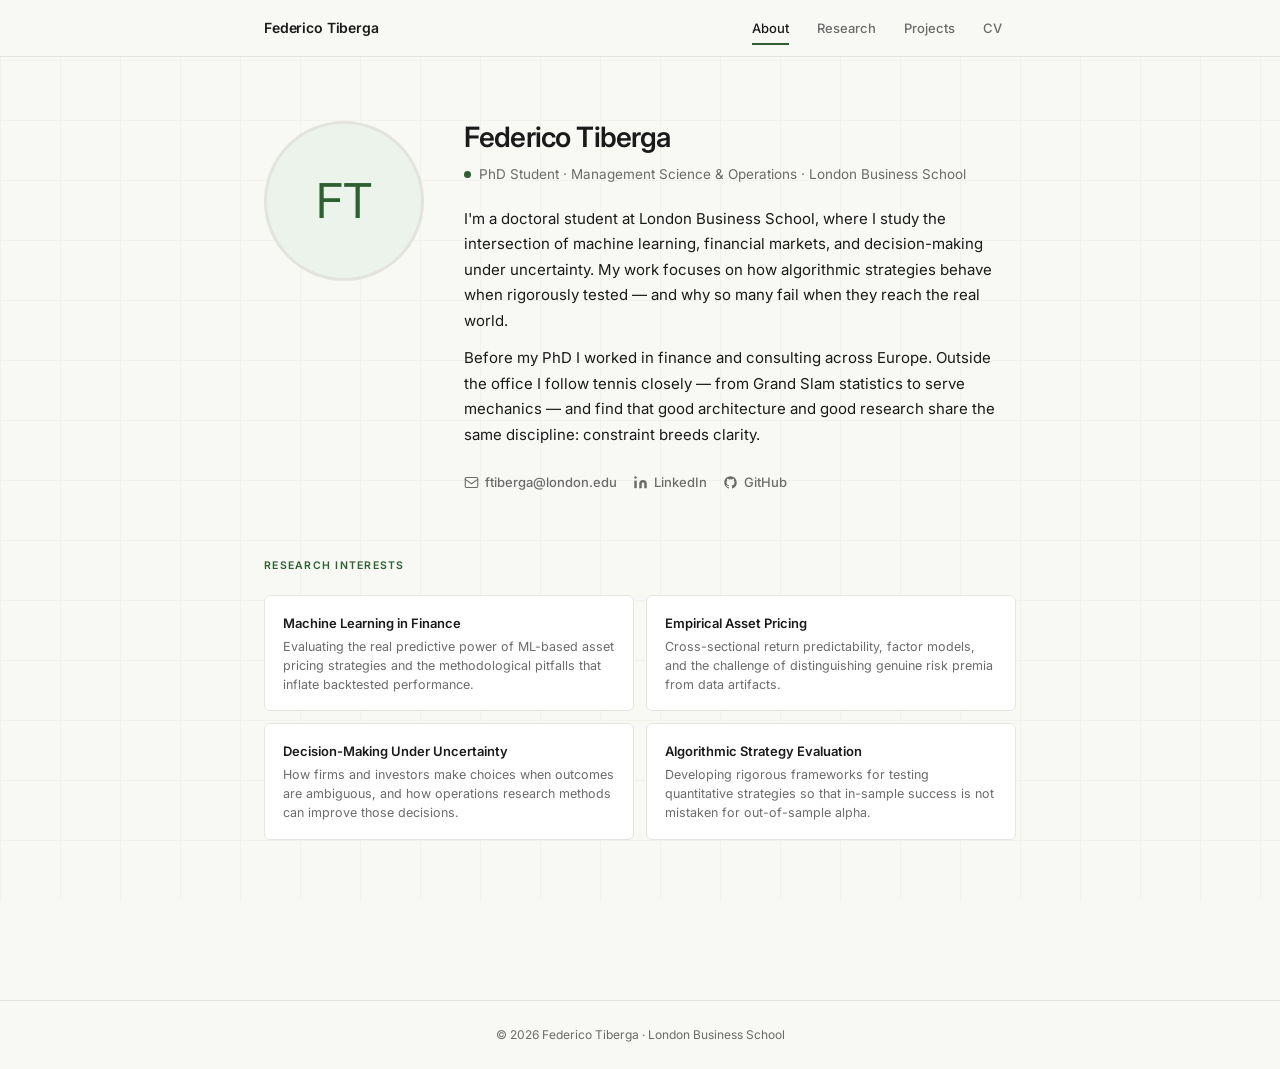
==== index.html @ 6abe8316 "Add files via upload" ====
<!DOCTYPE html>
<html lang="en">
<head>
  <meta charset="UTF-8">
  <meta name="viewport" content="width=device-width, initial-scale=1.0">
  <title>Federico Tiberga</title>
  <link rel="stylesheet" href="style.css">
</head>
<body>

<nav>
  <div class="nav-inner">
    <a href="index.html" class="nav-name">Federico Tiberga</a>
    <ul class="nav-links">
      <li><a href="index.html" class="active">About</a></li>
      <li><a href="research.html">Research</a></li>
      <li><a href="projects.html">Projects</a></li>
      <li><a href="cv.html">CV</a></li>
    </ul>
  </div>
</nav>

<main>
  <div class="about-hero">
    <img src="assets/photo.jpg" alt="Federico Tiberga" class="about-photo"
         onerror="this.outerHTML='<div class=\'about-photo-placeholder\'>FT</div>'">
    <div>
      <h1 class="about-name">Federico Tiberga</h1>
      <div class="about-role">
        <span class="status-dot"></span>
        PhD Student &middot; Management Science &amp; Operations &middot; London Business School
      </div>
      <p class="about-bio">
        I'm a doctoral student at London Business School, where I study the intersection of
        machine learning, financial markets, and decision-making under uncertainty. My work
        focuses on how algorithmic strategies behave when rigorously tested — and why so many
        fail when they reach the real world.
      </p>
      <p class="about-bio">
        Before my PhD I worked in finance and consulting across Europe. Outside the office
        I follow tennis closely — from Grand Slam statistics to serve mechanics — and find
        that good architecture and good research share the same discipline: constraint
        breeds clarity.
      </p>
      <div class="social-links">
        <a href="mailto:ftiberga@london.edu" class="social-link">
          <svg viewBox="0 0 24 24" fill="none" stroke="currentColor" stroke-width="1.75" stroke-linecap="round" stroke-linejoin="round">
            <rect x="2" y="4" width="20" height="16" rx="2"/>
            <path d="m2 7 10 7 10-7"/>
          </svg>
          ftiberga@london.edu
        </a>
        <a href="https://www.linkedin.com/in/fetiberga" target="_blank" rel="noopener" class="social-link">
          <svg viewBox="0 0 24 24" fill="currentColor">
            <path d="M16 8a6 6 0 0 1 6 6v7h-4v-7a2 2 0 0 0-2-2 2 2 0 0 0-2 2v7h-4v-7a6 6 0 0 1 6-6z"/>
            <rect x="2" y="9" width="4" height="12"/>
            <circle cx="4" cy="4" r="2"/>
          </svg>
          LinkedIn
        </a>
        <a href="https://github.com/FeTiberga" target="_blank" rel="noopener" class="social-link">
          <svg viewBox="0 0 24 24" fill="currentColor">
            <path d="M12 2C6.477 2 2 6.484 2 12.017c0 4.425 2.865 8.18 6.839 9.504.5.092.682-.217.682-.483 0-.237-.008-.868-.013-1.703-2.782.605-3.369-1.343-3.369-1.343-.454-1.158-1.11-1.466-1.11-1.466-.908-.62.069-.608.069-.608 1.003.07 1.531 1.032 1.531 1.032.892 1.53 2.341 1.088 2.91.832.092-.647.35-1.088.636-1.338-2.22-.253-4.555-1.113-4.555-4.951 0-1.093.39-1.988 1.029-2.688-.103-.253-.446-1.272.098-2.65 0 0 .84-.27 2.75 1.026A9.564 9.564 0 0 1 12 6.844a9.59 9.59 0 0 1 2.504.337c1.909-1.296 2.747-1.027 2.747-1.027.546 1.379.202 2.398.1 2.651.64.7 1.028 1.595 1.028 2.688 0 3.848-2.339 4.695-4.566 4.943.359.309.678.92.678 1.855 0 1.338-.012 2.419-.012 2.747 0 .268.18.58.688.482A10.02 10.02 0 0 0 22 12.017C22 6.484 17.522 2 12 2z"/>
          </svg>
          GitHub
        </a>
      </div>
    </div>
  </div>

  <div class="section-label">Research Interests</div>
  <div class="interests-grid">
    <div class="interest-card">
      <div class="interest-title">Machine Learning in Finance</div>
      <div class="interest-desc">Evaluating the real predictive power of ML-based asset pricing strategies and the methodological pitfalls that inflate backtested performance.</div>
    </div>
    <div class="interest-card">
      <div class="interest-title">Empirical Asset Pricing</div>
      <div class="interest-desc">Cross-sectional return predictability, factor models, and the challenge of distinguishing genuine risk premia from data artifacts.</div>
    </div>
    <div class="interest-card">
      <div class="interest-title">Decision-Making Under Uncertainty</div>
      <div class="interest-desc">How firms and investors make choices when outcomes are ambiguous, and how operations research methods can improve those decisions.</div>
    </div>
    <div class="interest-card">
      <div class="interest-title">Algorithmic Strategy Evaluation</div>
      <div class="interest-desc">Developing rigorous frameworks for testing quantitative strategies so that in-sample success is not mistaken for out-of-sample alpha.</div>
    </div>
  </div>
</main>

<footer>
  &copy; 2026 Federico Tiberga &middot; London Business School
</footer>

</body>
</html>
---- style.css ----
@import url('https://fonts.googleapis.com/css2?family=Inter:wght@300;400;500;600&display=swap');

:root {
  --bg: #F8F8F5;
  --white: #FFFFFF;
  --text: #1A1A1A;
  --muted: #6B6B6B;
  --green: #2D5F30;
  --green-light: #EBF3EB;
  --green-hover: #4A8050;
  --border: #E4E4DF;
  --radius: 6px;
  --max: 800px;
}

* {
  box-sizing: border-box;
  margin: 0;
  padding: 0;
}

html {
  scroll-behavior: smooth;
}

body {
  font-family: 'Inter', system-ui, -apple-system, sans-serif;
  background: var(--bg);
  color: var(--text);
  font-size: 15px;
  line-height: 1.7;
  min-height: 100vh;
}

/* ── Grid background (architectural nod) ── */
body::before {
  content: '';
  position: fixed;
  inset: 0;
  background-image:
    linear-gradient(var(--border) 1px, transparent 1px),
    linear-gradient(90deg, var(--border) 1px, transparent 1px);
  background-size: 60px 60px;
  opacity: 0.35;
  pointer-events: none;
  z-index: 0;
}

/* ── Nav ── */
nav {
  position: sticky;
  top: 0;
  z-index: 100;
  background: rgba(248, 248, 245, 0.85);
  backdrop-filter: blur(12px);
  -webkit-backdrop-filter: blur(12px);
  border-bottom: 1px solid var(--border);
}

.nav-inner {
  max-width: var(--max);
  margin: 0 auto;
  padding: 0 24px;
  height: 56px;
  display: flex;
  align-items: center;
  justify-content: space-between;
}

.nav-name {
  font-size: 14px;
  font-weight: 600;
  color: var(--text);
  text-decoration: none;
  letter-spacing: -0.01em;
}

.nav-links {
  list-style: none;
  display: flex;
  gap: 0;
}

.nav-links a {
  display: block;
  padding: 6px 14px;
  font-size: 13px;
  font-weight: 500;
  color: var(--muted);
  text-decoration: none;
  position: relative;
  transition: color 0.2s;
}

.nav-links a::after {
  content: '';
  position: absolute;
  bottom: 0;
  left: 14px;
  right: 14px;
  height: 2px;
  background: var(--green);
  transform: scaleX(0);
  transition: transform 0.2s ease;
}

.nav-links a:hover {
  color: var(--text);
}

.nav-links a:hover::after,
.nav-links a.active::after {
  transform: scaleX(1);
}

.nav-links a.active {
  color: var(--text);
}

/* ── Page shell ── */
main {
  position: relative;
  z-index: 1;
  max-width: var(--max);
  margin: 0 auto;
  padding: 64px 24px 96px;
}

/* ── About hero ── */
.about-hero {
  display: grid;
  grid-template-columns: 160px 1fr;
  gap: 40px;
  align-items: start;
  margin-bottom: 64px;
}

.about-photo {
  width: 160px;
  height: 160px;
  border-radius: 50%;
  object-fit: cover;
  border: 3px solid var(--green-light);
  box-shadow: 0 4px 24px rgba(45, 95, 48, 0.12);
}

.about-photo-placeholder {
  width: 160px;
  height: 160px;
  border-radius: 50%;
  background: var(--green-light);
  border: 3px solid var(--border);
  display: flex;
  align-items: center;
  justify-content: center;
  font-size: 48px;
  color: var(--green);
}

.about-name {
  font-size: 28px;
  font-weight: 600;
  letter-spacing: -0.03em;
  line-height: 1.2;
  margin-bottom: 8px;
}

.about-role {
  display: flex;
  align-items: center;
  gap: 8px;
  font-size: 13.5px;
  color: var(--muted);
  margin-bottom: 20px;
}

.status-dot {
  width: 7px;
  height: 7px;
  border-radius: 50%;
  background: var(--green);
  flex-shrink: 0;
  animation: pulse 2.4s ease-in-out infinite;
}

@keyframes pulse {
  0%, 100% { opacity: 1; }
  50% { opacity: 0.4; }
}

.about-bio {
  color: var(--text);
  margin-bottom: 12px;
}

.about-bio:last-of-type {
  margin-bottom: 24px;
}

.social-links {
  display: flex;
  gap: 16px;
  flex-wrap: wrap;
}

.social-link {
  display: inline-flex;
  align-items: center;
  gap: 6px;
  font-size: 13px;
  font-weight: 500;
  color: var(--muted);
  text-decoration: none;
  transition: color 0.2s;
}

.social-link:hover {
  color: var(--green);
}

.social-link svg {
  width: 15px;
  height: 15px;
  flex-shrink: 0;
}

/* ── Section headings ── */
.section-label {
  font-size: 10.5px;
  font-weight: 600;
  letter-spacing: 0.12em;
  text-transform: uppercase;
  color: var(--green);
  margin-bottom: 20px;
}

/* ── Interests grid ── */
.interests-grid {
  display: grid;
  grid-template-columns: repeat(2, 1fr);
  gap: 12px;
  margin-bottom: 64px;
}

.interest-card {
  background: var(--white);
  border: 1px solid var(--border);
  border-radius: var(--radius);
  padding: 16px 18px;
}

.interest-title {
  font-size: 13px;
  font-weight: 600;
  margin-bottom: 4px;
}

.interest-desc {
  font-size: 12.5px;
  color: var(--muted);
  line-height: 1.5;
}

/* ── Paper cards ── */
.papers-list {
  display: flex;
  flex-direction: column;
  gap: 20px;
  margin-bottom: 48px;
}

.paper-card {
  background: var(--white);
  border: 1px solid var(--border);
  border-left: 3px solid var(--green);
  border-radius: var(--radius);
  padding: 24px 28px;
}

.paper-status {
  display: inline-block;
  font-size: 11px;
  font-weight: 600;
  letter-spacing: 0.08em;
  text-transform: uppercase;
  color: var(--green);
  background: var(--green-light);
  padding: 3px 8px;
  border-radius: 3px;
  margin-bottom: 12px;
}

.paper-title {
  font-size: 16px;
  font-weight: 600;
  letter-spacing: -0.02em;
  line-height: 1.35;
  margin-bottom: 6px;
}

.paper-authors {
  font-size: 13px;
  color: var(--muted);
  margin-bottom: 14px;
}

.paper-abstract {
  font-size: 13.5px;
  color: var(--text);
  line-height: 1.7;
  margin-bottom: 18px;
}

.paper-links {
  display: flex;
  gap: 10px;
  flex-wrap: wrap;
}

.paper-link {
  display: inline-flex;
  align-items: center;
  gap: 5px;
  font-size: 12.5px;
  font-weight: 500;
  color: var(--green);
  text-decoration: none;
  border: 1px solid var(--green);
  padding: 5px 12px;
  border-radius: 4px;
  transition: background 0.15s, color 0.15s;
}

.paper-link:hover {
  background: var(--green);
  color: var(--white);
}

/* ── Placeholder state ── */
.placeholder-card {
  background: var(--white);
  border: 1px dashed var(--border);
  border-radius: var(--radius);
  padding: 32px 28px;
  text-align: center;
}

.placeholder-card p {
  font-size: 13.5px;
  color: var(--muted);
}

/* ── Project cards ── */
.projects-grid {
  display: flex;
  flex-direction: column;
  gap: 20px;
  margin-bottom: 48px;
}

.project-card {
  background: var(--white);
  border: 1px solid var(--border);
  border-radius: var(--radius);
  padding: 24px 28px;
  transition: box-shadow 0.2s;
}

.project-card:hover {
  box-shadow: 0 4px 20px rgba(0,0,0,0.06);
}

.project-header {
  display: flex;
  align-items: flex-start;
  justify-content: space-between;
  gap: 16px;
  margin-bottom: 10px;
}

.project-title {
  font-size: 15px;
  font-weight: 600;
  letter-spacing: -0.02em;
}

.project-year {
  font-size: 12px;
  color: var(--muted);
  white-space: nowrap;
  padding-top: 2px;
}

.project-desc {
  font-size: 13.5px;
  color: var(--text);
  line-height: 1.65;
  margin-bottom: 16px;
}

.tech-pills {
  display: flex;
  gap: 6px;
  flex-wrap: wrap;
  margin-bottom: 16px;
}

.pill {
  font-size: 11.5px;
  font-weight: 500;
  color: var(--green);
  background: var(--green-light);
  padding: 3px 9px;
  border-radius: 20px;
}

.project-link {
  display: inline-flex;
  align-items: center;
  gap: 5px;
  font-size: 12.5px;
  font-weight: 500;
  color: var(--muted);
  text-decoration: none;
  transition: color 0.2s;
}

.project-link:hover {
  color: var(--green);
}

/* ── CV page ── */
.cv-section {
  margin-bottom: 52px;
}

.cv-section-title {
  font-size: 10.5px;
  font-weight: 600;
  letter-spacing: 0.12em;
  text-transform: uppercase;
  color: var(--green);
  padding-bottom: 10px;
  border-bottom: 1px solid var(--border);
  margin-bottom: 24px;
}

.cv-entry {
  display: grid;
  grid-template-columns: 1fr auto;
  gap: 8px 24px;
  margin-bottom: 24px;
  align-items: start;
}

.cv-entry:last-child {
  margin-bottom: 0;
}

.cv-title {
  font-size: 14.5px;
  font-weight: 600;
  letter-spacing: -0.01em;
}

.cv-org {
  font-size: 13.5px;
  color: var(--muted);
  margin-bottom: 4px;
}

.cv-date {
  font-size: 12.5px;
  color: var(--muted);
  white-space: nowrap;
  text-align: right;
  padding-top: 2px;
}

.cv-detail {
  font-size: 13px;
  color: var(--text);
  grid-column: 1;
}

.cv-bullets {
  list-style: none;
  margin-top: 6px;
  grid-column: 1;
}

.cv-bullets li {
  font-size: 13px;
  color: var(--text);
  padding-left: 14px;
  position: relative;
  margin-bottom: 4px;
}

.cv-bullets li::before {
  content: '–';
  position: absolute;
  left: 0;
  color: var(--muted);
}

.skills-grid {
  display: grid;
  grid-template-columns: repeat(2, 1fr);
  gap: 12px;
}

.skill-group {
  background: var(--white);
  border: 1px solid var(--border);
  border-radius: var(--radius);
  padding: 14px 16px;
}

.skill-group-label {
  font-size: 11px;
  font-weight: 600;
  letter-spacing: 0.08em;
  text-transform: uppercase;
  color: var(--muted);
  margin-bottom: 6px;
}

.skill-list {
  font-size: 13px;
  color: var(--text);
  line-height: 1.6;
}

.cv-download {
  display: inline-flex;
  align-items: center;
  gap: 8px;
  font-size: 13px;
  font-weight: 500;
  color: var(--green);
  text-decoration: none;
  border: 1px solid var(--green);
  padding: 8px 16px;
  border-radius: var(--radius);
  margin-bottom: 48px;
  transition: background 0.15s, color 0.15s;
}

.cv-download:hover {
  background: var(--green);
  color: var(--white);
}

/* ── Page title (research/projects/cv) ── */
.page-header {
  margin-bottom: 48px;
}

.page-title {
  font-size: 26px;
  font-weight: 600;
  letter-spacing: -0.03em;
  margin-bottom: 8px;
}

.page-subtitle {
  font-size: 14px;
  color: var(--muted);
}

/* ── Footer ── */
footer {
  position: relative;
  z-index: 1;
  border-top: 1px solid var(--border);
  text-align: center;
  padding: 24px;
  font-size: 12px;
  color: var(--muted);
}

/* ── Responsive ── */
@media (max-width: 600px) {
  .about-hero {
    grid-template-columns: 1fr;
    text-align: center;
  }

  .about-photo,
  .about-photo-placeholder {
    margin: 0 auto;
  }

  .about-role {
    justify-content: center;
  }

  .social-links {
    justify-content: center;
  }

  .interests-grid,
  .skills-grid {
    grid-template-columns: 1fr;
  }

  .cv-entry {
    grid-template-columns: 1fr;
  }

  .cv-date {
    text-align: left;
  }

  main {
    padding: 40px 20px 72px;
  }
}
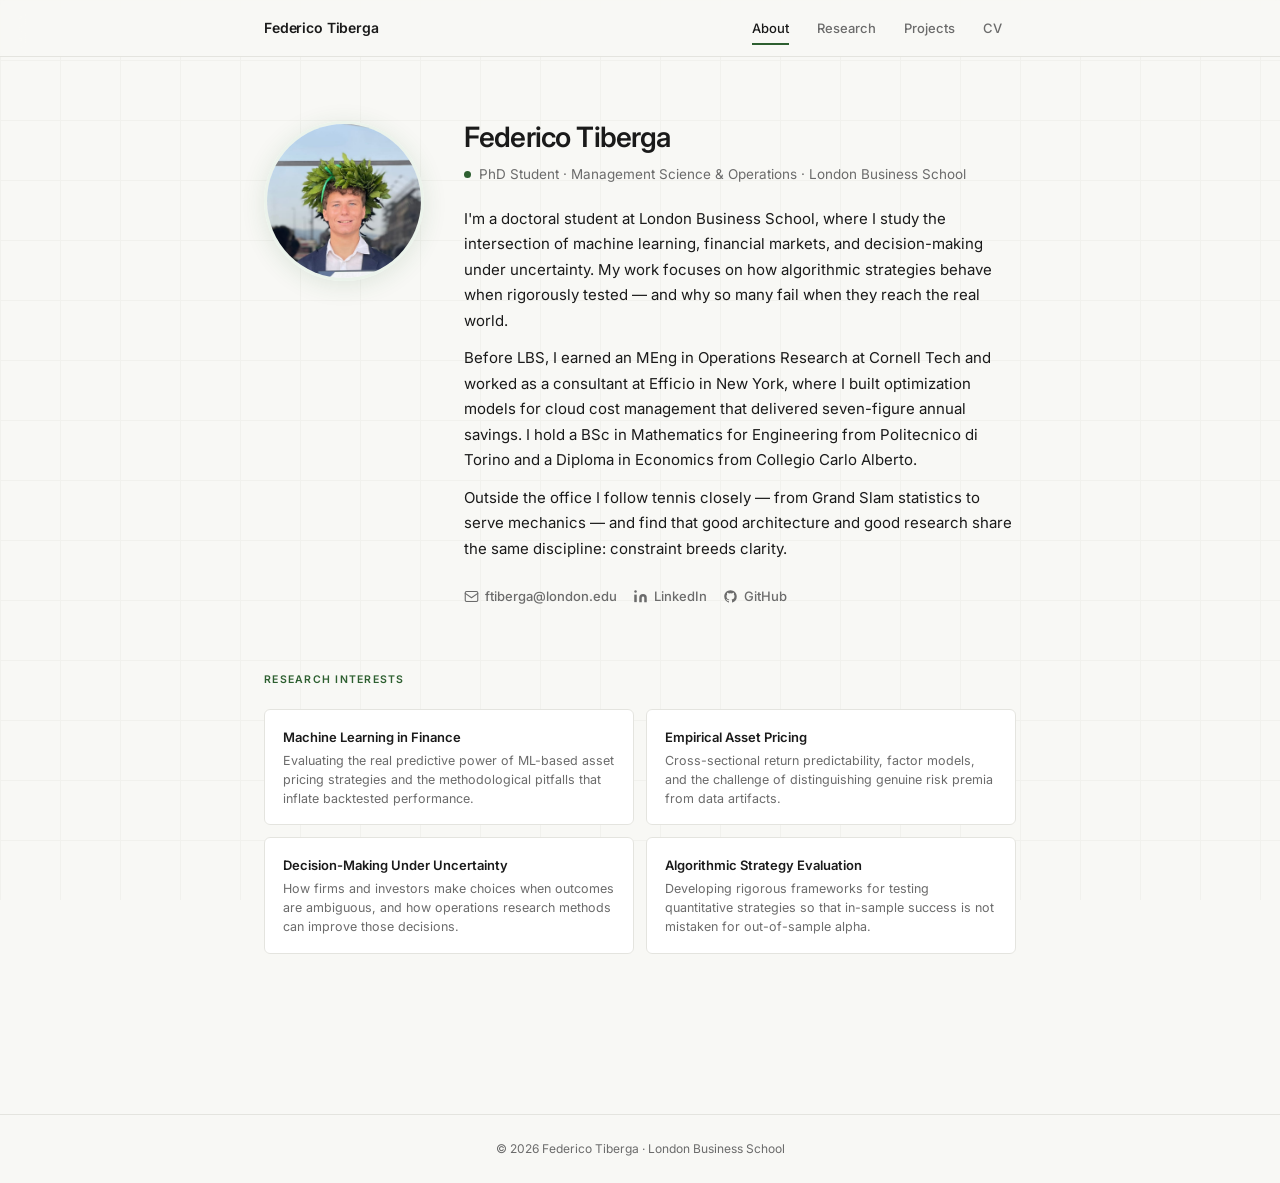
==== commit e4286d79: "updates" ====
--- a/index.html
+++ b/index.html
@@ -37,10 +37,15 @@
         fail when they reach the real world.
       </p>
       <p class="about-bio">
-        Before my PhD I worked in finance and consulting across Europe. Outside the office
-        I follow tennis closely — from Grand Slam statistics to serve mechanics — and find
-        that good architecture and good research share the same discipline: constraint
-        breeds clarity.
+        Before LBS, I earned an MEng in Operations Research at Cornell Tech and worked as a
+        consultant at Efficio in New York, where I built optimization models for cloud cost
+        management that delivered seven-figure annual savings. I hold a BSc in Mathematics for
+        Engineering from Politecnico di Torino and a Diploma in Economics from Collegio Carlo Alberto.
+      </p>
+      <p class="about-bio">
+        Outside the office I follow tennis closely — from Grand Slam statistics to serve
+        mechanics — and find that good architecture and good research share the same
+        discipline: constraint breeds clarity.
       </p>
       <div class="social-links">
         <a href="mailto:ftiberga@london.edu" class="social-link">
